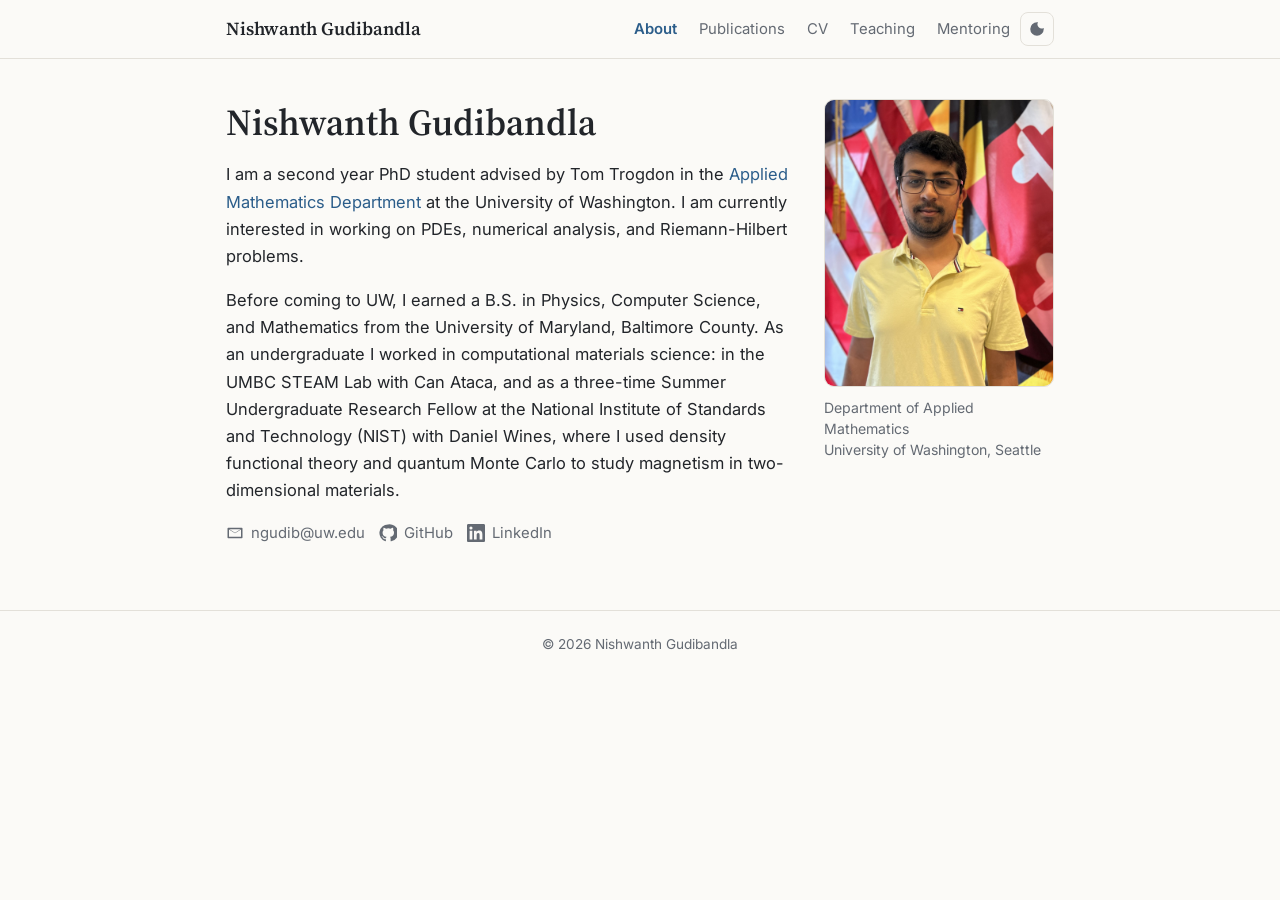
==== index.html @ d7817512 "Initial website population with basic information about myself and the work I have done thus far." ====
<!doctype html>
<html lang="en">
<head>
<meta charset="utf-8">
<meta name="viewport" content="width=device-width, initial-scale=1">
<title>Nishwanth Gudibandla</title>
<meta name="description" content="Nishwanth Gudibandla, PhD student in Applied Mathematics at the University of Washington.">
<link rel="preconnect" href="https://fonts.googleapis.com">
<link rel="preconnect" href="https://fonts.gstatic.com" crossorigin>
<link href="https://fonts.googleapis.com/css2?family=Inter:wght@400;500;600&family=Source+Serif+4:wght@400;600&display=swap" rel="stylesheet">
<link rel="stylesheet" href="assets/css/style.css">
<script src="assets/js/site.js"></script>
</head>
<body>
<header class="site-header">
  <nav class="nav" aria-label="Main">
    <a class="brand" href="./">Nishwanth Gudibandla</a>
    <div style="display:flex;gap:10px;align-items:center">
      <ul class="nav-links" id="nav-links"><li><a href="" aria-current="page">About</a></li><li><a href="publications/">Publications</a></li><li><a href="cv/">CV</a></li><li><a href="teaching/">Teaching</a></li><li><a href="mentoring/">Mentoring</a></li></ul>
      <button class="icon-btn" id="theme-toggle" aria-label="Toggle dark mode"><svg viewBox="0 0 24 24" aria-hidden="true"><path d="M12 3a9 9 0 1 0 9 9c0-.5 0-.9-.1-1.4A5.5 5.5 0 0 1 13.4 3.1L12 3z"/></svg></button>
      <button class="icon-btn menu-toggle" id="menu-toggle" aria-label="Open menu" aria-expanded="false" aria-controls="nav-links"><svg viewBox="0 0 24 24" aria-hidden="true"><path d="M3 6h18v2H3zm0 5h18v2H3zm0 5h18v2H3z"/></svg></button>
    </div>
  </nav>
</header>
<main>
<section class="about">
  <div>
    <h1>Nishwanth Gudibandla</h1>
    <p>I am a second year PhD student advised by Tom Trogdon in the <a href="https://amath.washington.edu/">Applied Mathematics Department</a> at the University of Washington. I am currently interested in working on PDEs, numerical analysis, and Riemann-Hilbert problems.</p>
    <p>Before coming to UW, I earned a B.S. in Physics, Computer Science, and Mathematics from the University of Maryland, Baltimore County. As an undergraduate I worked in computational materials science: in the UMBC STEAM Lab with Can Ataca, and as a three-time Summer Undergraduate Research Fellow at the National Institute of Standards and Technology (NIST) with Daniel Wines, where I used density functional theory and quantum Monte Carlo to study magnetism in two-dimensional materials.</p>
    <div class="contact"><a href="mailto:ngudib@uw.edu"><svg viewBox="0 0 24 24" aria-hidden="true"><path d="M3 5h18a1 1 0 0 1 1 1v12a1 1 0 0 1-1 1H3a1 1 0 0 1-1-1V6a1 1 0 0 1 1-1zm9 7.2L4 7.3V17h16V7.3l-8 4.9zM4.6 7l7.4 4.5L19.4 7H4.6z"/></svg>ngudib@uw.edu</a><a href="https://github.com/ngudib"><svg viewBox="0 0 24 24" aria-hidden="true"><path d="M12 .5a11.5 11.5 0 0 0-3.6 22.4c.6.1.8-.3.8-.6v-2c-3.2.7-3.9-1.5-3.9-1.5-.5-1.3-1.3-1.7-1.3-1.7-1-.7.1-.7.1-.7 1.2.1 1.8 1.2 1.8 1.2 1 1.8 2.8 1.3 3.5 1 .1-.8.4-1.3.7-1.6-2.6-.3-5.3-1.3-5.3-5.7 0-1.3.5-2.3 1.2-3.1-.1-.3-.5-1.5.1-3.2 0 0 1-.3 3.3 1.2a11.4 11.4 0 0 1 6 0c2.3-1.5 3.3-1.2 3.3-1.2.6 1.7.2 2.9.1 3.2.8.8 1.2 1.9 1.2 3.1 0 4.4-2.7 5.4-5.3 5.7.4.4.8 1.1.8 2.2v3.3c0 .3.2.7.8.6A11.5 11.5 0 0 0 12 .5z"/></svg>GitHub</a><a href="https://www.linkedin.com/in/nishwanth-gudibandla-289025254/"><svg viewBox="0 0 24 24" aria-hidden="true"><path d="M20.4 20.5h-3.6v-5.6c0-1.3 0-3-1.8-3s-2.1 1.4-2.1 2.9v5.7H9.3V9h3.4v1.6h.1c.5-.9 1.6-1.8 3.4-1.8 3.6 0 4.3 2.4 4.3 5.5v6.2zM5.3 7.4a2.1 2.1 0 1 1 0-4.2 2.1 2.1 0 0 1 0 4.2zM7.1 20.5H3.5V9h3.6v11.5zM22.2 0H1.8C.8 0 0 .8 0 1.7v20.6c0 .9.8 1.7 1.8 1.7h20.4c1 0 1.8-.8 1.8-1.7V1.7C24 .8 23.2 0 22.2 0z"/></svg>LinkedIn</a></div>
  </div>
  <div class="profile">
    <figure>
      <img src="assets/img/profile.jpg" alt="Portrait of Nishwanth Gudibandla">
      <figcaption>Department of Applied Mathematics<br>University of Washington, Seattle</figcaption>
    </figure>
  </div>
</section>


</main>
<footer>&copy; 2026 Nishwanth Gudibandla</footer>
</body>
</html>
---- assets/css/style.css ----
:root {
  --bg: #fbfaf7;
  --surface: #ffffff;
  --text: #22252a;
  --muted: #646a73;
  --border: #e3e0d9;
  --accent: #2b5d8a;
  --accent-soft: #e8eff6;
  --maxw: 860px;
  --serif: "Source Serif 4", Georgia, "Times New Roman", serif;
  --sans: "Inter", system-ui, -apple-system, "Segoe UI", Roboto, sans-serif;
}
@media (prefers-color-scheme: dark) {
  :root:not([data-theme="light"]) {
    --bg: #15171b; --surface: #1c1f24; --text: #e4e6ea; --muted: #9aa1ab;
    --border: #2c3038; --accent: #7fb2e0; --accent-soft: #1f2a36;
  }
}
:root[data-theme="dark"] {
  --bg: #15171b; --surface: #1c1f24; --text: #e4e6ea; --muted: #9aa1ab;
  --border: #2c3038; --accent: #7fb2e0; --accent-soft: #1f2a36;
}

* { box-sizing: border-box; }
html { -webkit-text-size-adjust: 100%; }
body {
  margin: 0; background: var(--bg); color: var(--text);
  font-family: var(--sans); font-size: 16.5px; line-height: 1.65;
}
a { color: var(--accent); text-decoration: none; }
a:hover { text-decoration: underline; }
img { max-width: 100%; }

/* ---------- Header / nav ---------- */
.site-header {
  position: sticky; top: 0; z-index: 10;
  background: color-mix(in srgb, var(--bg) 92%, transparent);
  backdrop-filter: blur(8px);
  border-bottom: 1px solid var(--border);
}
.nav {
  max-width: var(--maxw); margin: 0 auto; padding: 0 16px;
  display: flex; align-items: center; justify-content: space-between; height: 58px;
}
.brand { font-family: var(--serif); font-size: 1.15rem; color: var(--text); font-weight: 600; }
.brand:hover { text-decoration: none; color: var(--accent); }
.nav-links { display: flex; gap: 22px; align-items: center; list-style: none; margin: 0; padding: 0; }
.nav-links a { color: var(--muted); font-size: .93rem; }
.nav-links a:hover, .nav-links a[aria-current="page"] { color: var(--accent); text-decoration: none; }
.nav-links a[aria-current="page"] { font-weight: 600; }
.icon-btn {
  background: none; border: 1px solid var(--border); color: var(--muted);
  border-radius: 8px; width: 34px; height: 34px; cursor: pointer;
  display: inline-flex; align-items: center; justify-content: center;
}
.icon-btn:hover { color: var(--accent); border-color: var(--accent); }
.menu-toggle { display: none; }

@media (max-width: 720px) {
  .menu-toggle { display: inline-flex; }
  .nav-links {
    display: none; position: absolute; top: 58px; left: 0; right: 0;
    flex-direction: column; align-items: flex-start; gap: 0;
    background: var(--bg); border-bottom: 1px solid var(--border); padding: 6px 16px 12px;
  }
  .nav-links.open { display: flex; }
  .nav-links li { width: 100%; }
  .nav-links a { display: block; padding: 8px 0; font-size: 1rem; }
}

/* ---------- Layout ---------- */
main { max-width: var(--maxw); margin: 0 auto; padding: 40px 16px 64px; }
h1, h2, h3 { font-family: var(--serif); line-height: 1.25; }
h1 { font-size: 2.3rem; font-weight: 600; margin: 0 0 6px; }
h2 {
  font-size: 1.35rem; font-weight: 600; margin: 48px 0 16px;
  padding-bottom: 6px; border-bottom: 1px solid var(--border);
}
h3 { font-size: 1.08rem; margin: 0 0 4px; }
.page-desc { color: var(--muted); margin: 0 0 28px; }
.subtitle { color: var(--muted); margin: 0 0 24px; font-size: 1.02rem; }

/* ---------- About ---------- */
.about { display: grid; grid-template-columns: 1fr 230px; gap: 36px; align-items: start; }
.profile figure { margin: 0; }
.profile img {
  width: 100%; aspect-ratio: 4 / 5; object-fit: cover; object-position: 50% 22%;
  border-radius: 10px; border: 1px solid var(--border); display: block;
}
.profile figcaption { font-size: .88rem; color: var(--muted); margin-top: 10px; line-height: 1.5; }
@media (max-width: 720px) {
  .about { grid-template-columns: 1fr; gap: 20px; }
  .profile { order: -1; max-width: 220px; }
  h1 { font-size: 1.9rem; }
}

/* ---------- News ---------- */
.news { list-style: none; padding: 0; margin: 0; }
.news li { display: grid; grid-template-columns: 110px 1fr; gap: 16px; padding: 8px 0; border-bottom: 1px dashed var(--border); }
.news li:last-child { border-bottom: none; }
.news time { color: var(--muted); font-size: .9rem; font-variant-numeric: tabular-nums; }
@media (max-width: 520px) { .news li { grid-template-columns: 1fr; gap: 0; } }

/* ---------- Entries (pubs, teaching, etc.) ---------- */
.entry {
  background: var(--surface); border: 1px solid var(--border); border-radius: 10px;
  padding: 18px 20px; margin-bottom: 14px;
}
.entry-head { display: flex; justify-content: space-between; gap: 12px; flex-wrap: wrap; }
.entry .meta { color: var(--muted); font-size: .92rem; white-space: nowrap; }
.entry .where { color: var(--muted); font-size: .95rem; margin: 0 0 8px; }
.entry p { margin: 6px 0 0; }
.authors { font-size: .95rem; }
.venue { font-style: italic; color: var(--muted); font-size: .95rem; }
.tags { display: flex; gap: 8px; flex-wrap: wrap; margin-top: 10px; }
.tag {
  font-size: .8rem; padding: 2px 10px; border-radius: 999px;
  border: 1px solid var(--accent); color: var(--accent);
}
a.tag:hover { background: var(--accent-soft); text-decoration: none; }
.year { font-family: var(--serif); color: var(--muted); font-size: 1.05rem; margin: 26px 0 10px; }

/* ---------- CV page ---------- */
.cv-actions { display: flex; gap: 10px; flex-wrap: wrap; margin-bottom: 20px; }
.btn {
  display: inline-flex; align-items: center; gap: 8px; padding: 8px 16px;
  border-radius: 8px; background: var(--accent); color: var(--bg); font-size: .93rem; font-weight: 500;
}
.btn:hover { text-decoration: none; opacity: .9; }
.btn.secondary { background: none; color: var(--accent); border: 1px solid var(--accent); }
.cv-frame { width: 100%; height: 1100px; border: 1px solid var(--border); border-radius: 10px; background: #fff; }
@media (max-width: 720px) { .cv-frame { display: none; } }
.cv-table { width: 100%; border-collapse: collapse; }
.cv-table td { padding: 5px 0; vertical-align: top; }
.cv-table td:last-child { text-align: right; color: var(--muted); white-space: nowrap; padding-left: 16px; font-size: .92rem; }

/* ---------- Contact / footer ---------- */
.contact { display: flex; gap: 14px; margin-top: 10px; flex-wrap: wrap; }
.contact a {
  display: inline-flex; align-items: center; gap: 7px; color: var(--muted); font-size: .93rem;
}
.contact a:hover { color: var(--accent); text-decoration: none; }
.contact svg, .icon-btn svg, .btn svg { width: 18px; height: 18px; fill: currentColor; }
footer {
  border-top: 1px solid var(--border); color: var(--muted); font-size: .85rem;
  text-align: center; padding: 22px 16px;
}
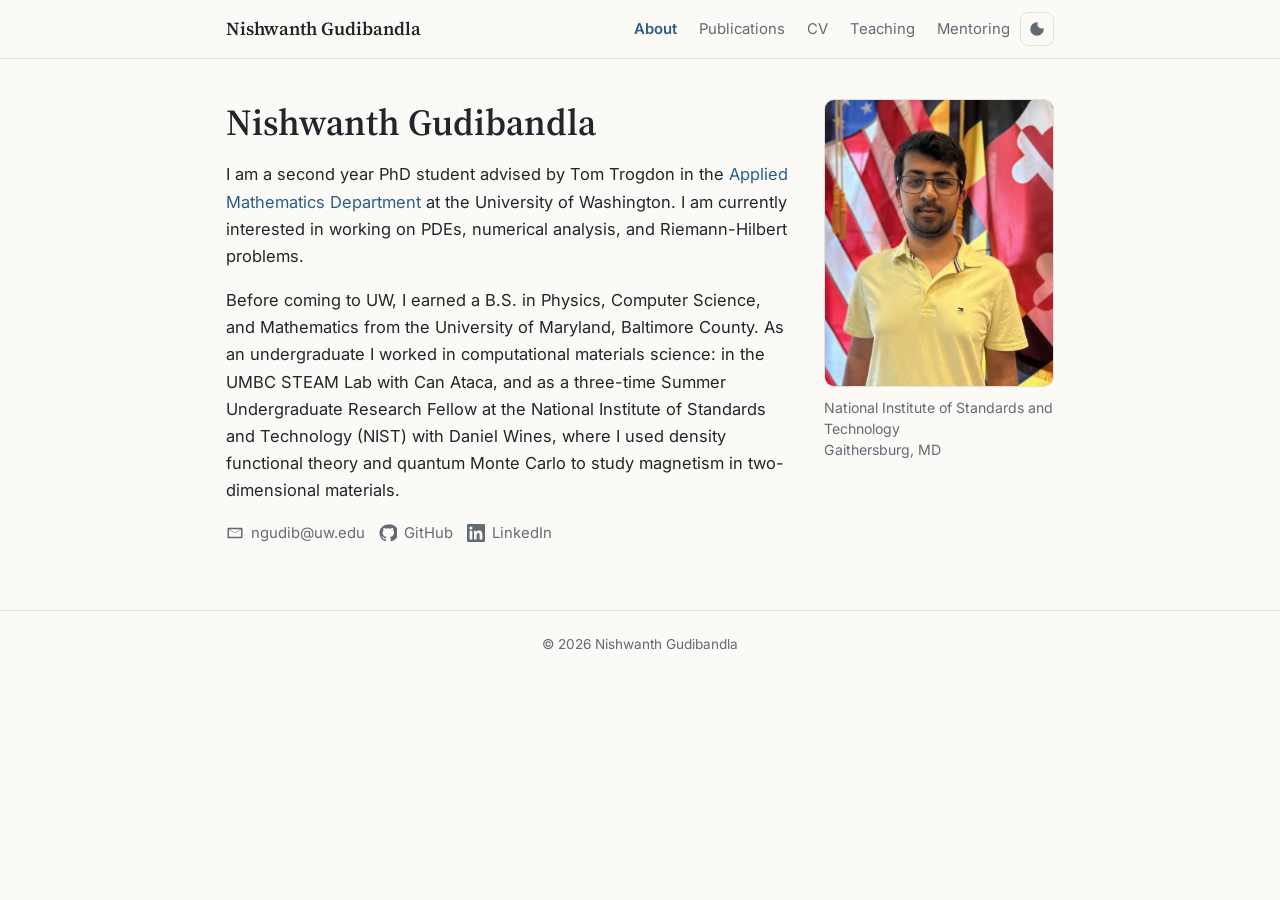
==== commit f85d5ee3: "Updated image location" ====
--- a/index.html
+++ b/index.html
@@ -33,7 +33,7 @@
   <div class="profile">
     <figure>
       <img src="assets/img/profile.jpg" alt="Portrait of Nishwanth Gudibandla">
-      <figcaption>Department of Applied Mathematics<br>University of Washington, Seattle</figcaption>
+      <figcaption>National Institute of Standards and Technology<br>Gaithersburg, MD</figcaption>
     </figure>
   </div>
 </section>
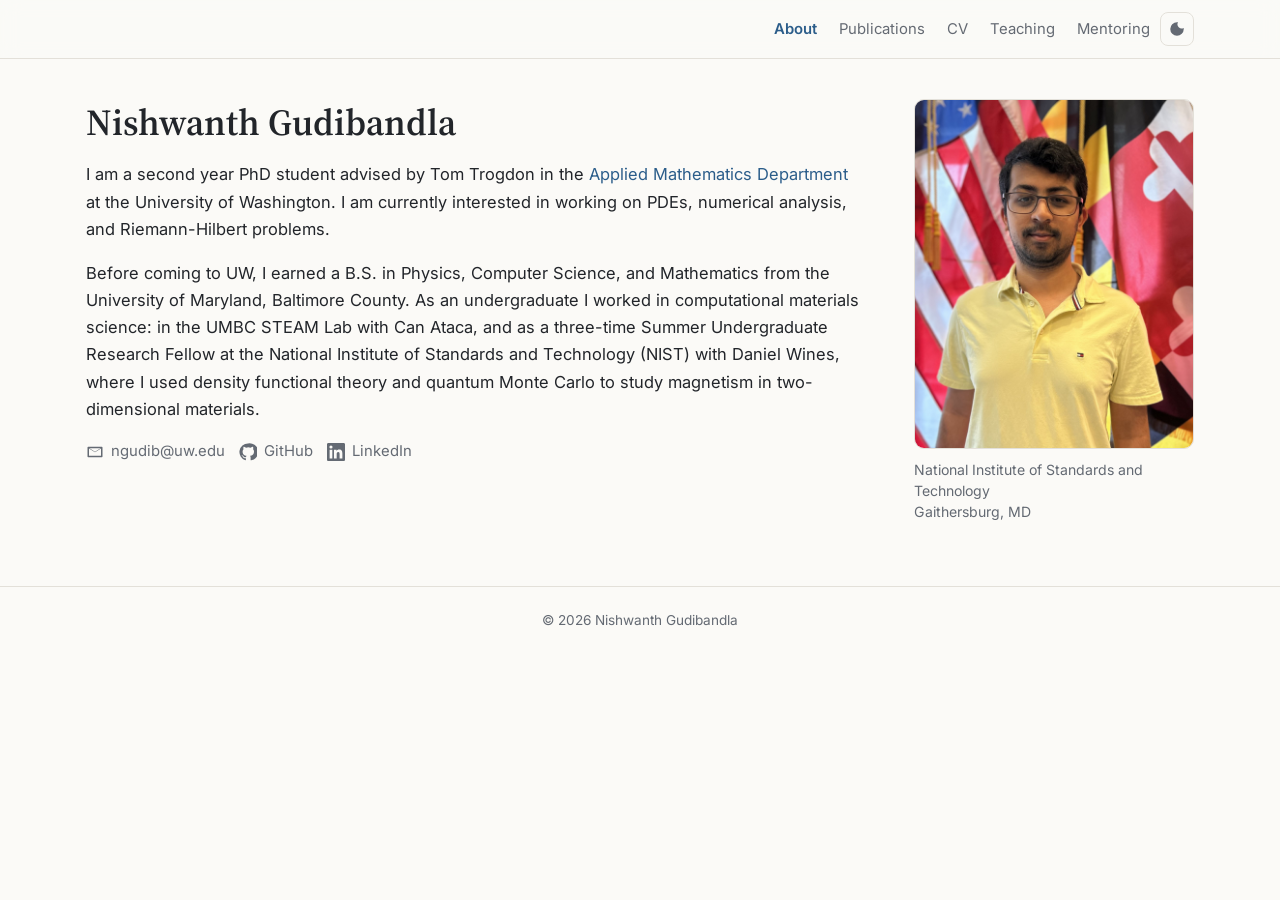
==== commit 6983e465: "Updated CV and improved visualizations a bit." ====
--- a/index.html
+++ b/index.html
@@ -14,7 +14,6 @@
 <body>
 <header class="site-header">
   <nav class="nav" aria-label="Main">
-    <a class="brand" href="./">Nishwanth Gudibandla</a>
     <div style="display:flex;gap:10px;align-items:center">
       <ul class="nav-links" id="nav-links"><li><a href="" aria-current="page">About</a></li><li><a href="publications/">Publications</a></li><li><a href="cv/">CV</a></li><li><a href="teaching/">Teaching</a></li><li><a href="mentoring/">Mentoring</a></li></ul>
       <button class="icon-btn" id="theme-toggle" aria-label="Toggle dark mode"><svg viewBox="0 0 24 24" aria-hidden="true"><path d="M12 3a9 9 0 1 0 9 9c0-.5 0-.9-.1-1.4A5.5 5.5 0 0 1 13.4 3.1L12 3z"/></svg></button>
--- a/assets/css/style.css
+++ b/assets/css/style.css
@@ -6,7 +6,7 @@
   --border: #e3e0d9;
   --accent: #2b5d8a;
   --accent-soft: #e8eff6;
-  --maxw: 860px;
+  --maxw: 1140px;
   --serif: "Source Serif 4", Georgia, "Times New Roman", serif;
   --sans: "Inter", system-ui, -apple-system, "Segoe UI", Roboto, sans-serif;
 }
@@ -34,16 +34,15 @@
 /* ---------- Header / nav ---------- */
 .site-header {
   position: sticky; top: 0; z-index: 10;
-  background: color-mix(in srgb, var(--bg) 92%, transparent);
-  backdrop-filter: blur(8px);
+  background: color-mix(in srgb, var(--bg) 60%, transparent);
+  -webkit-backdrop-filter: blur(10px);
+  backdrop-filter: blur(10px);
   border-bottom: 1px solid var(--border);
 }
 .nav {
   max-width: var(--maxw); margin: 0 auto; padding: 0 16px;
-  display: flex; align-items: center; justify-content: space-between; height: 58px;
+  display: flex; align-items: center; justify-content: flex-end; height: 58px;
 }
-.brand { font-family: var(--serif); font-size: 1.15rem; color: var(--text); font-weight: 600; }
-.brand:hover { text-decoration: none; color: var(--accent); }
 .nav-links { display: flex; gap: 22px; align-items: center; list-style: none; margin: 0; padding: 0; }
 .nav-links a { color: var(--muted); font-size: .93rem; }
 .nav-links a:hover, .nav-links a[aria-current="page"] { color: var(--accent); text-decoration: none; }
@@ -81,7 +80,7 @@
 .subtitle { color: var(--muted); margin: 0 0 24px; font-size: 1.02rem; }
 
 /* ---------- About ---------- */
-.about { display: grid; grid-template-columns: 1fr 230px; gap: 36px; align-items: start; }
+.about { display: grid; grid-template-columns: 1fr 280px; gap: 48px; align-items: start; }
 .profile figure { margin: 0; }
 .profile img {
   width: 100%; aspect-ratio: 4 / 5; object-fit: cover; object-position: 50% 22%;
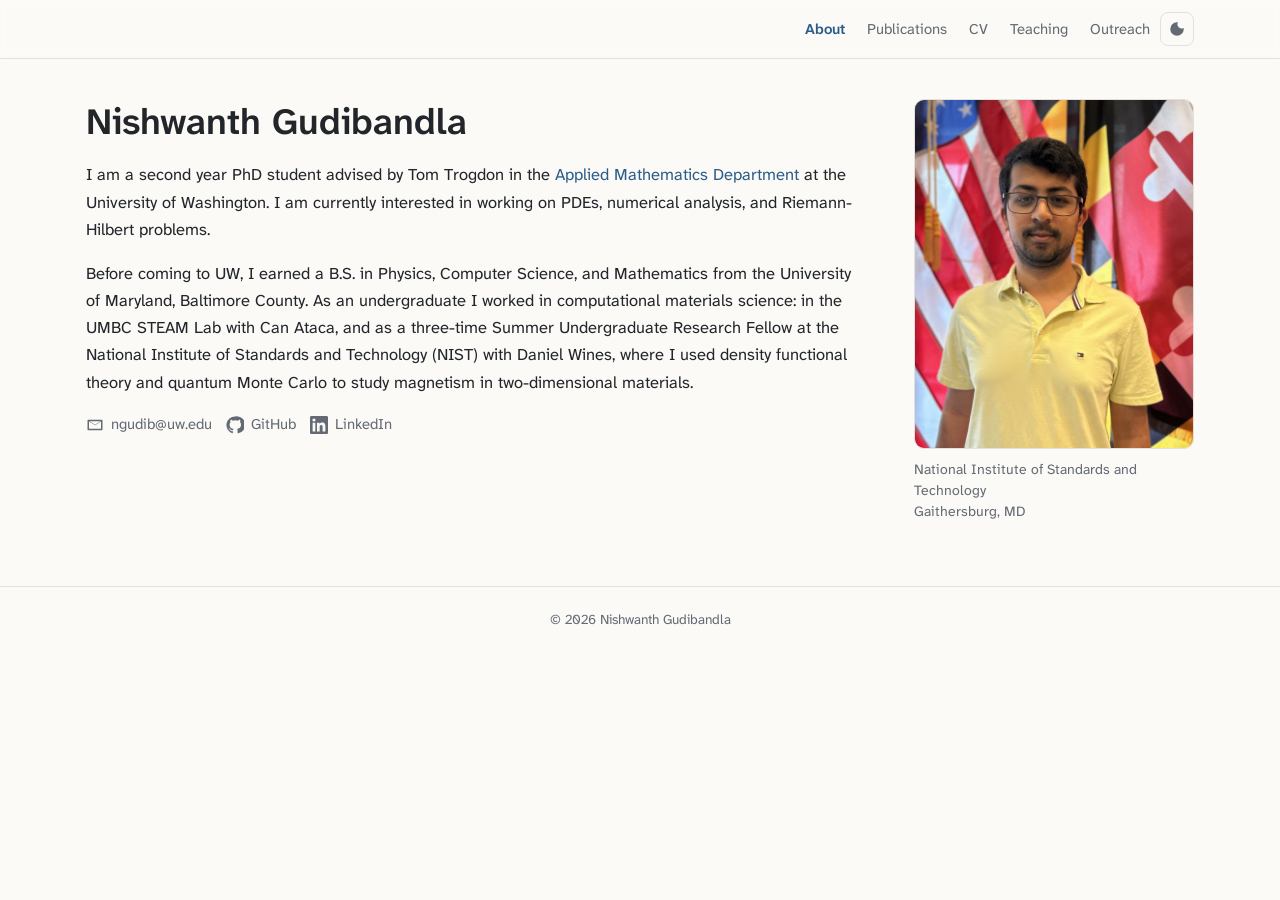
==== commit fe3be150: "Changed website font to use Atkinson Hyperlegible next, which has better readability, especially for" ====
--- a/index.html
+++ b/index.html
@@ -7,7 +7,7 @@
 <meta name="description" content="Nishwanth Gudibandla, PhD student in Applied Mathematics at the University of Washington.">
 <link rel="preconnect" href="https://fonts.googleapis.com">
 <link rel="preconnect" href="https://fonts.gstatic.com" crossorigin>
-<link href="https://fonts.googleapis.com/css2?family=Inter:wght@400;500;600&family=Source+Serif+4:wght@400;600&display=swap" rel="stylesheet">
+<link href="https://fonts.googleapis.com/css2?family=Atkinson+Hyperlegible+Next:ital,wght@0,400;0,500;0,600;1,400&display=swap" rel="stylesheet">
 <link rel="stylesheet" href="assets/css/style.css">
 <script src="assets/js/site.js"></script>
 </head>
@@ -15,7 +15,7 @@
 <header class="site-header">
   <nav class="nav" aria-label="Main">
     <div style="display:flex;gap:10px;align-items:center">
-      <ul class="nav-links" id="nav-links"><li><a href="" aria-current="page">About</a></li><li><a href="publications/">Publications</a></li><li><a href="cv/">CV</a></li><li><a href="teaching/">Teaching</a></li><li><a href="mentoring/">Mentoring</a></li></ul>
+      <ul class="nav-links" id="nav-links"><li><a href="" aria-current="page">About</a></li><li><a href="publications/">Publications</a></li><li><a href="cv/">CV</a></li><li><a href="teaching/">Teaching</a></li><li><a href="mentoring/">Outreach</a></li></ul>
       <button class="icon-btn" id="theme-toggle" aria-label="Toggle dark mode"><svg viewBox="0 0 24 24" aria-hidden="true"><path d="M12 3a9 9 0 1 0 9 9c0-.5 0-.9-.1-1.4A5.5 5.5 0 0 1 13.4 3.1L12 3z"/></svg></button>
       <button class="icon-btn menu-toggle" id="menu-toggle" aria-label="Open menu" aria-expanded="false" aria-controls="nav-links"><svg viewBox="0 0 24 24" aria-hidden="true"><path d="M3 6h18v2H3zm0 5h18v2H3zm0 5h18v2H3z"/></svg></button>
     </div>
--- a/assets/css/style.css
+++ b/assets/css/style.css
@@ -7,8 +7,8 @@
   --accent: #2b5d8a;
   --accent-soft: #e8eff6;
   --maxw: 1140px;
-  --serif: "Source Serif 4", Georgia, "Times New Roman", serif;
-  --sans: "Inter", system-ui, -apple-system, "Segoe UI", Roboto, sans-serif;
+  --serif: "Atkinson Hyperlegible Next", system-ui, -apple-system, "Segoe UI", Roboto, sans-serif;
+  --sans: "Atkinson Hyperlegible Next", system-ui, -apple-system, "Segoe UI", Roboto, sans-serif;
 }
 @media (prefers-color-scheme: dark) {
   :root:not([data-theme="light"]) {
@@ -34,9 +34,9 @@
 /* ---------- Header / nav ---------- */
 .site-header {
   position: sticky; top: 0; z-index: 10;
-  background: color-mix(in srgb, var(--bg) 60%, transparent);
-  -webkit-backdrop-filter: blur(10px);
-  backdrop-filter: blur(10px);
+  background: color-mix(in srgb, var(--bg) 25%, transparent);
+  -webkit-backdrop-filter: blur(4px);
+  backdrop-filter: blur(4px);
   border-bottom: 1px solid var(--border);
 }
 .nav {
